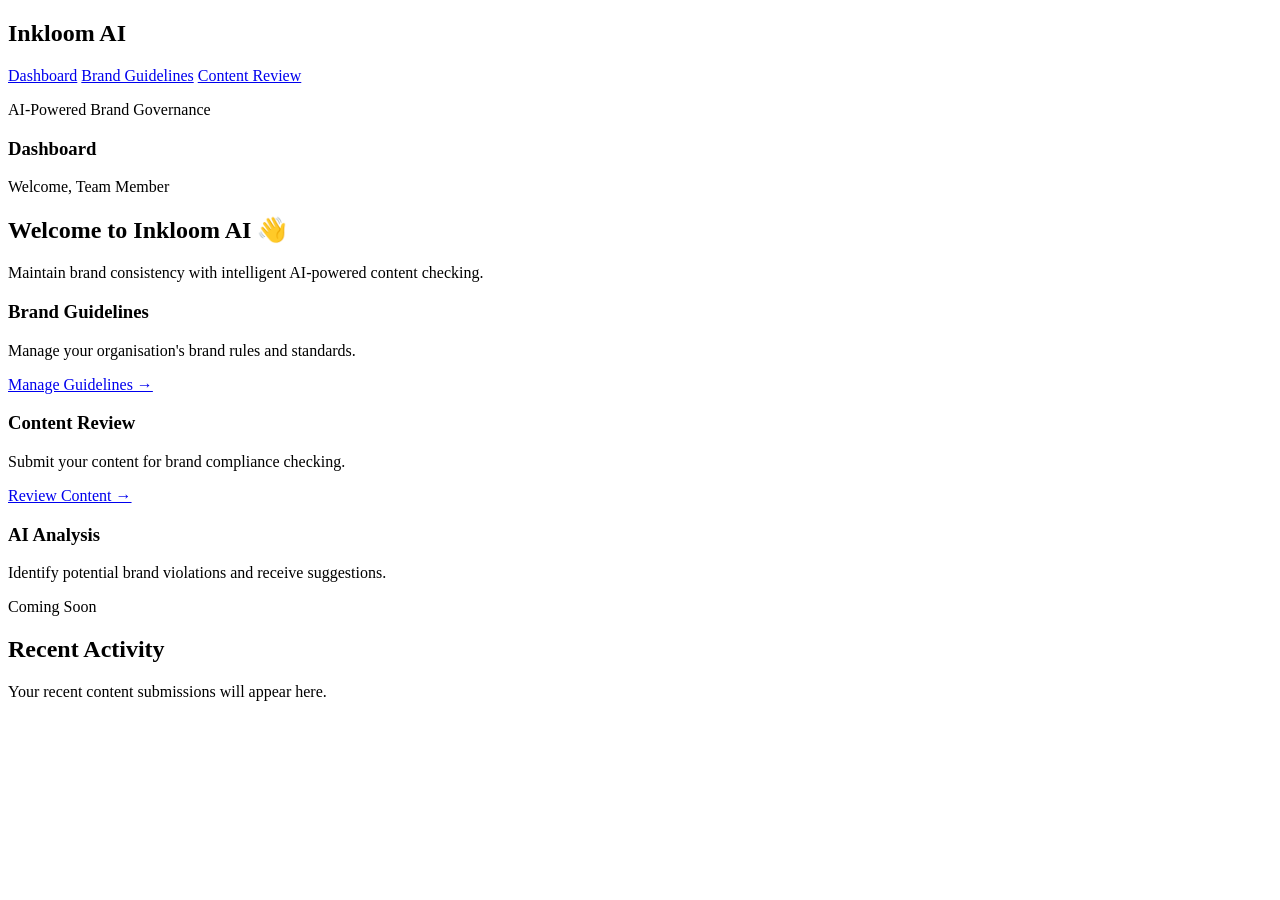
==== index.html @ 25b7ca29 "Add files via upload" ====
<!DOCTYPE html>
<html lang="en">

<head>
    <meta charset="UTF-8">
    <meta name="viewport" content="width=device-width, initial-scale=1.0">

    <title>Inkloom AI | Brand Governance</title>

    <link rel="stylesheet" href="css/style.css">
</head>

<body>

    <!-- Sidebar -->
    <aside class="sidebar">

        <h2 class="logo">Inkloom AI</h2>

        <nav>
            <a href="index.html" class="active">Dashboard</a>
            <a href="guidelines.html">Brand Guidelines</a>
            <a href="content.html">Content Review</a>
        </nav>

        <div class="sidebar-bottom">
            <p>AI-Powered Brand Governance</p>
        </div>

    </aside>


    <!-- Main Content -->
    <main class="main-content">

        <!-- Top Navigation -->
        <header class="topbar">
            <h3>Dashboard</h3>
            <span>Welcome, Team Member</span>
        </header>


        <!-- Welcome Section -->
        <section class="welcome-section">

            <h1>Welcome to Inkloom AI 👋</h1>

            <p>
                Maintain brand consistency with intelligent AI-powered
                content checking.
            </p>

        </section>


        <!-- Dashboard Cards -->
        <section class="dashboard-cards">

            <div class="card">
                <h3>Brand Guidelines</h3>
                <p>Manage your organisation's brand rules and standards.</p>
                <a href="guidelines.html">Manage Guidelines →</a>
            </div>

            <div class="card">
                <h3>Content Review</h3>
                <p>Submit your content for brand compliance checking.</p>
                <a href="content.html">Review Content →</a>
            </div>

            <div class="card">
                <h3>AI Analysis</h3>
                <p>Identify potential brand violations and receive suggestions.</p>
                <span>Coming Soon</span>
            </div>

        </section>


        <!-- Recent Activity -->
        <section class="recent-activity">

            <h2>Recent Activity</h2>

            <p>Your recent content submissions will appear here.</p>

        </section>

    </main>


    <script src="js/script.js"></script>

</body>
</html>
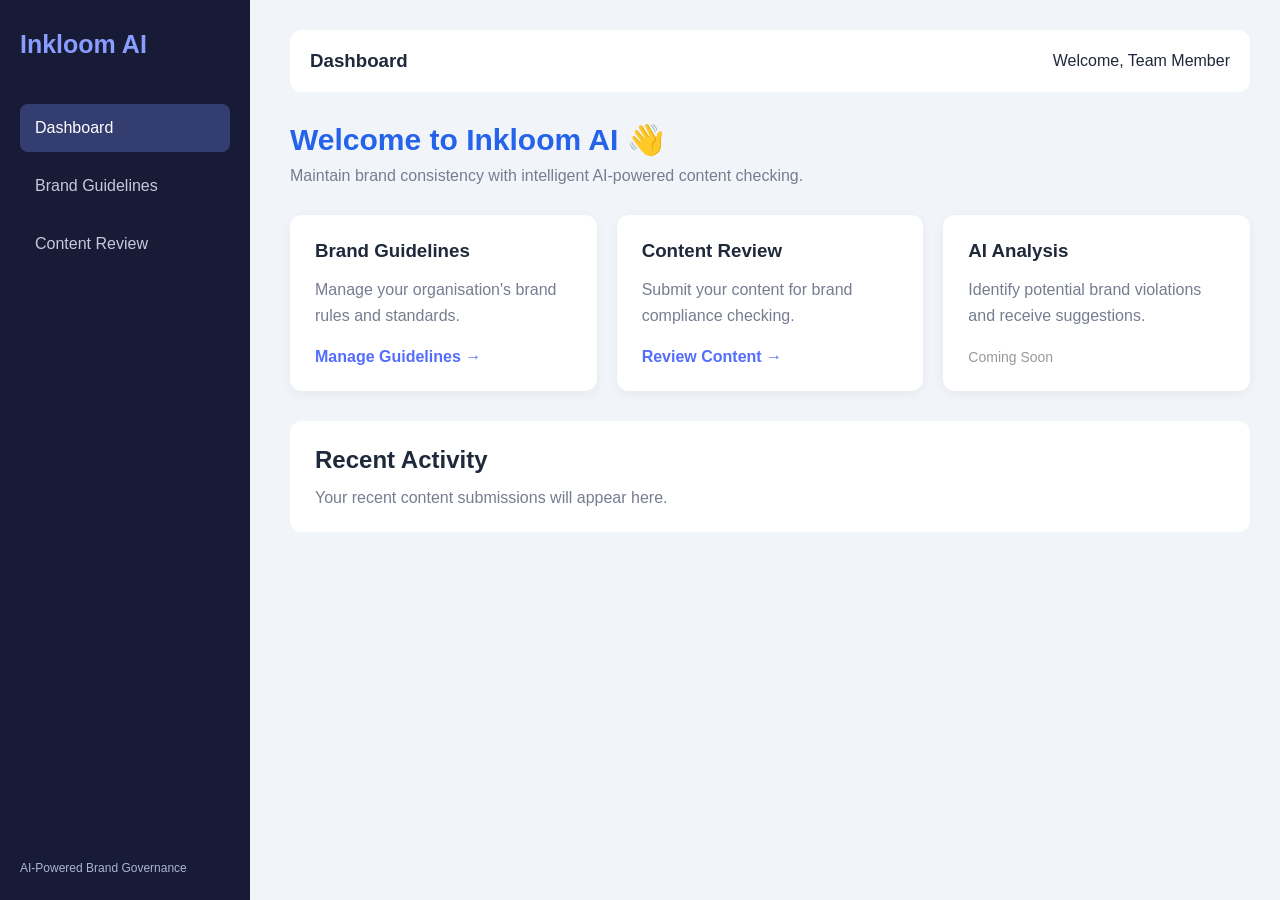
==== commit a0b4db7a: "Change stylesheet and script paths to relative Updated file paths for styles and scripts to relative" ====
--- a/index.html
+++ b/index.html
@@ -7,7 +7,7 @@
 
     <title>Inkloom AI | Brand Governance</title>
 
-    <link rel="stylesheet" href="css/style.css">
+    <link rel="stylesheet" href="./style.css">
 </head>
 
 <body>
@@ -89,7 +89,7 @@
     </main>
 
 
-    <script src="js/script.js"></script>
+    <script src="./script.js"></script>
 
 </body>
-</html>+</html>
--- a/style.css
+++ b/style.css
@@ -0,0 +1,417 @@
+/* GENERAL SETTINGS */
+* {
+    margin: 0;
+    padding: 0;
+    box-sizing: border-box;
+    font-family: Arial, sans-serif;
+}
+
+body {
+    background-color: #f4f6fb;
+    color: #20243a;
+}
+
+/* SIDEBAR */
+.sidebar {
+    width: 250px;
+    height: 100vh;
+    background-color: #171b35;
+    color: white;
+    position: fixed;
+    padding: 30px 20px;
+}
+
+.logo {
+    font-size: 25px;
+    margin-bottom: 45px;
+    color: #8b9cff;
+}
+
+.sidebar nav a {
+    display: block;
+    color: #c5c9dc;
+    text-decoration: none;
+    padding: 15px;
+    margin-bottom: 10px;
+    border-radius: 8px;
+}
+
+.sidebar nav a:hover,
+.sidebar nav a.active {
+    background-color: #343d70;
+    color: white;
+}
+
+.sidebar-bottom {
+    position: absolute;
+    bottom: 25px;
+    font-size: 12px;
+    color: #aeb5d0;
+}
+
+/* MAIN CONTENT */
+.main-content {
+    margin-left: 250px;
+    padding: 30px;
+}
+
+/* TOPBAR */
+.topbar {
+    display: flex;
+    justify-content: space-between;
+    align-items: center;
+    background-color: white;
+    padding: 20px;
+    border-radius: 12px;
+    margin-bottom: 30px;
+}
+
+/* WELCOME SECTION */
+.welcome-section {
+    margin-bottom: 30px;
+}
+
+.welcome-section h1 {
+    font-size: 30px;
+    margin-bottom: 10px;
+}
+
+.welcome-section p {
+    color: #777d91;
+}
+
+/* DASHBOARD CARDS */
+.dashboard-cards {
+    display: grid;
+    grid-template-columns: repeat(3, 1fr);
+    gap: 20px;
+    margin-bottom: 30px;
+}
+
+.card {
+    background-color: white;
+    padding: 25px;
+    border-radius: 12px;
+    box-shadow: 0 3px 12px rgba(0, 0, 0, 0.05);
+}
+
+.card h3 {
+    margin-bottom: 15px;
+}
+
+.card p {
+    color: #777d91;
+    line-height: 1.6;
+    margin-bottom: 20px;
+}
+
+.card a {
+    color: #536dfe;
+    text-decoration: none;
+    font-weight: bold;
+}
+
+.card span {
+    color: #999;
+    font-size: 14px;
+}
+
+/* RECENT ACTIVITY */
+.recent-activity {
+    background-color: white;
+    padding: 25px;
+    border-radius: 12px;
+}
+
+.recent-activity h2 {
+    margin-bottom: 15px;
+}
+
+.recent-activity p {
+    color: #777d91;
+}
+
+/* MOBILE RESPONSIVENESS */
+@media (max-width: 900px) {
+    .dashboard-cards {
+        grid-template-columns: 1fr;
+    }
+}
+
+@media (max-width: 600px) {
+    .sidebar {
+        width: 100%;
+        height: auto;
+        position: relative;
+    }
+
+    .sidebar-bottom {
+        display: none;
+    }
+
+    .main-content {
+        margin-left: 0;
+        padding: 15px;
+    }
+
+    .topbar {
+        gap: 10px;
+        flex-wrap: wrap;
+    }
+}
+
+/* General Styling */
+* {
+    margin: 0;
+    padding: 0;
+    box-sizing: border-box;
+}
+
+body {
+    font-family: Arial, sans-serif;
+    background-color: #f1f5f9;
+    color: #1e293b;
+}
+
+/* Main Container */
+.container {
+    max-width: 900px;
+    margin: 50px auto;
+    padding: 30px;
+}
+
+/* Heading */
+h1 {
+    color: #2563eb;
+    margin-bottom: 10px;
+}
+
+.container > p {
+    color: #64748b;
+    margin-bottom: 30px;
+}
+
+/* Review Box */
+.review-box,
+#result {
+    background-color: white;
+    padding: 25px;
+    border-radius: 12px;
+    margin-bottom: 25px;
+    box-shadow: 0 3px 12px rgba(0, 0, 0, 0.08);
+}
+
+h2 {
+    margin-bottom: 20px;
+}
+
+/* Text Area */
+label {
+    display: block;
+    margin-bottom: 10px;
+    font-weight: bold;
+}
+
+textarea {
+    width: 100%;
+    padding: 15px;
+    border: 1px solid #cbd5e1;
+    border-radius: 8px;
+    font-size: 15px;
+    resize: vertical;
+    margin-bottom: 15px;
+}
+
+/* Button */
+button {
+    background-color: #2563eb;
+    color: white;
+    border: none;
+    padding: 12px 25px;
+    border-radius: 7px;
+    cursor: pointer;
+    font-size: 15px;
+}
+
+button:hover {
+    background-color: #1d4ed8;
+}
+
+/* Dashboard Link */
+a {
+    color: #2563eb;
+    text-decoration: none;
+}
+
+a:hover {
+    text-decoration: underline;
+}
+
+/* CONTENT REVIEW PAGE */
+
+.container {
+    margin-left: 270px;
+    padding: 40px;
+    max-width: 1000px;
+}
+
+.container h1 {
+    color: #171b35;
+    font-size: 30px;
+    margin-bottom: 10px;
+}
+
+.container p {
+    color: #555;
+    font-size: 16px;
+    margin-bottom: 25px;
+}
+
+.review-box {
+    background-color: white;
+    padding: 25px;
+    border-radius: 12px;
+    box-shadow: 0 3px 12px rgba(0, 0, 0, 0.08);
+    margin-top: 20px;
+}
+
+.review-box h2 {
+    color: #171b35;
+    margin-bottom: 20px;
+}
+
+.review-box label {
+    display: block;
+    font-weight: bold;
+    margin-bottom: 10px;
+}
+
+textarea {
+    width: 100%;
+    min-height: 180px;
+    padding: 15px;
+    border: 1px solid #cbd5e1;
+    border-radius: 8px;
+    font-size: 15px;
+    resize: vertical;
+    margin-bottom: 15px;
+}
+
+textarea:focus {
+    outline: none;
+    border-color: #2563eb;
+}
+
+button {
+    background-color: #2563eb;
+    color: white;
+    border: none;
+    padding: 12px 25px;
+    border-radius: 7px;
+    cursor: pointer;
+    font-size: 15px;
+}
+
+button:hover {
+    background-color: #1d4ed8;
+}
+
+#result {
+    background-color: white;
+    padding: 25px;
+    border-radius: 12px;
+    margin-top: 25px;
+    box-shadow: 0 3px 12px rgba(0, 0, 0, 0.08);
+}
+
+#result h2 {
+    color: #171b35;
+    margin-bottom: 15px;
+}
+
+@media (max-width: 768px) {
+    .container {
+        margin-left: 0;
+        padding: 20px;
+    }
+}
+
+/* ADVANCED ANALYSIS REPORT */
+
+.issue-card {
+    background: white;
+    border-left: 5px solid #e74c3c;
+    padding: 20px;
+    margin: 15px 0;
+    border-radius: 10px;
+    box-shadow: 0 3px 10px rgba(0, 0, 0, 0.08);
+}
+
+.issue-card h3 {
+    color: #171b35;
+    margin-bottom: 12px;
+}
+
+.severity {
+    display: inline-block;
+    padding: 6px 12px;
+    border-radius: 20px;
+    font-size: 12px;
+    font-weight: bold;
+    margin-bottom: 12px;
+}
+
+.severity.high {
+    background: #ffe0e0;
+    color: #c0392b;
+}
+
+.severity.medium {
+    background: #fff0cc;
+    color: #a66a00;
+}
+
+.severity.low {
+    background: #dff5e5;
+    color: #218838;
+}
+
+.issue-card p {
+    line-height: 1.6;
+    margin: 8px 0;
+}
+
+.review-notice {
+    background: #e8f3ff;
+    border-left: 5px solid #2563eb;
+    padding: 15px;
+    margin-top: 20px;
+    border-radius: 8px;
+    color: #174078;
+}
+
+/* Fix Brand Guidelines page layout */
+.main-content {
+    margin-left: 260px;
+    width: calc(100% - 260px);
+    padding: 30px;
+    box-sizing: border-box;
+    min-height: 100vh;
+}
+
+/* Keep forms within the available space */
+.main-content .container {
+    width: 100%;
+    max-width: 1100px;
+    margin: 0 auto;
+    box-sizing: border-box;
+}
+
+/* Responsive layout for smaller screens */
+@media (max-width: 768px) {
+    .main-content {
+        margin-left: 0;
+        width: 100%;
+        padding: 15px;
+    }
+}
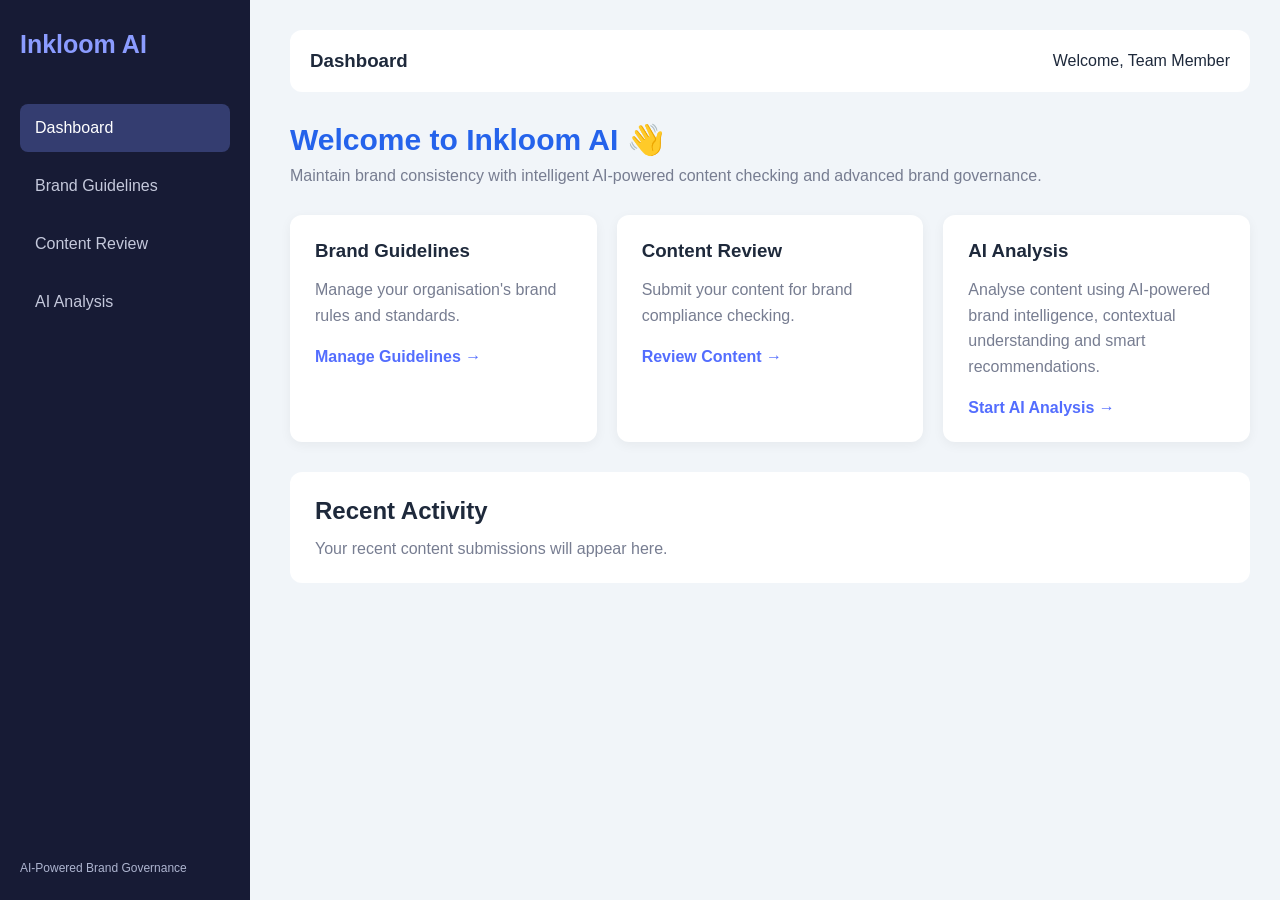
==== commit 0b0b7591: "Enhance dashboard with AI Analysis feature Added AI Analysis section to the dashboard and updated co" ====
--- a/index.html
+++ b/index.html
@@ -1,3 +1,4 @@
+
 <!DOCTYPE html>
 <html lang="en">
 
@@ -21,6 +22,7 @@
             <a href="index.html" class="active">Dashboard</a>
             <a href="guidelines.html">Brand Guidelines</a>
             <a href="content.html">Content Review</a>
+            <a href="ai-analysis.html">AI Analysis</a>
         </nav>
 
         <div class="sidebar-bottom">
@@ -28,7 +30,6 @@
         </div>
 
     </aside>
-
 
     <!-- Main Content -->
     <main class="main-content">
@@ -39,7 +40,6 @@
             <span>Welcome, Team Member</span>
         </header>
 
-
         <!-- Welcome Section -->
         <section class="welcome-section">
 
@@ -47,48 +47,69 @@
 
             <p>
                 Maintain brand consistency with intelligent AI-powered
-                content checking.
+                content checking and advanced brand governance.
             </p>
 
         </section>
 
-
         <!-- Dashboard Cards -->
         <section class="dashboard-cards">
 
+            <!-- Brand Guidelines -->
             <div class="card">
                 <h3>Brand Guidelines</h3>
-                <p>Manage your organisation's brand rules and standards.</p>
-                <a href="guidelines.html">Manage Guidelines →</a>
+
+                <p>
+                    Manage your organisation's brand rules and standards.
+                </p>
+
+                <a href="guidelines.html">
+                    Manage Guidelines →
+                </a>
             </div>
 
+            <!-- Content Review -->
             <div class="card">
                 <h3>Content Review</h3>
-                <p>Submit your content for brand compliance checking.</p>
-                <a href="content.html">Review Content →</a>
+
+                <p>
+                    Submit your content for brand compliance checking.
+                </p>
+
+                <a href="content.html">
+                    Review Content →
+                </a>
             </div>
 
+            <!-- AI Analysis -->
             <div class="card">
                 <h3>AI Analysis</h3>
-                <p>Identify potential brand violations and receive suggestions.</p>
-                <span>Coming Soon</span>
+
+                <p>
+                    Analyse content using AI-powered brand intelligence,
+                    contextual understanding and smart recommendations.
+                </p>
+
+                <a href="ai-analysis.html">
+                    Start AI Analysis →
+                </a>
             </div>
 
         </section>
-
 
         <!-- Recent Activity -->
         <section class="recent-activity">
 
             <h2>Recent Activity</h2>
 
-            <p>Your recent content submissions will appear here.</p>
+            <p>
+                Your recent content submissions will appear here.
+            </p>
 
         </section>
 
     </main>
 
-
     <script src="./script.js"></script>
 
 </body>
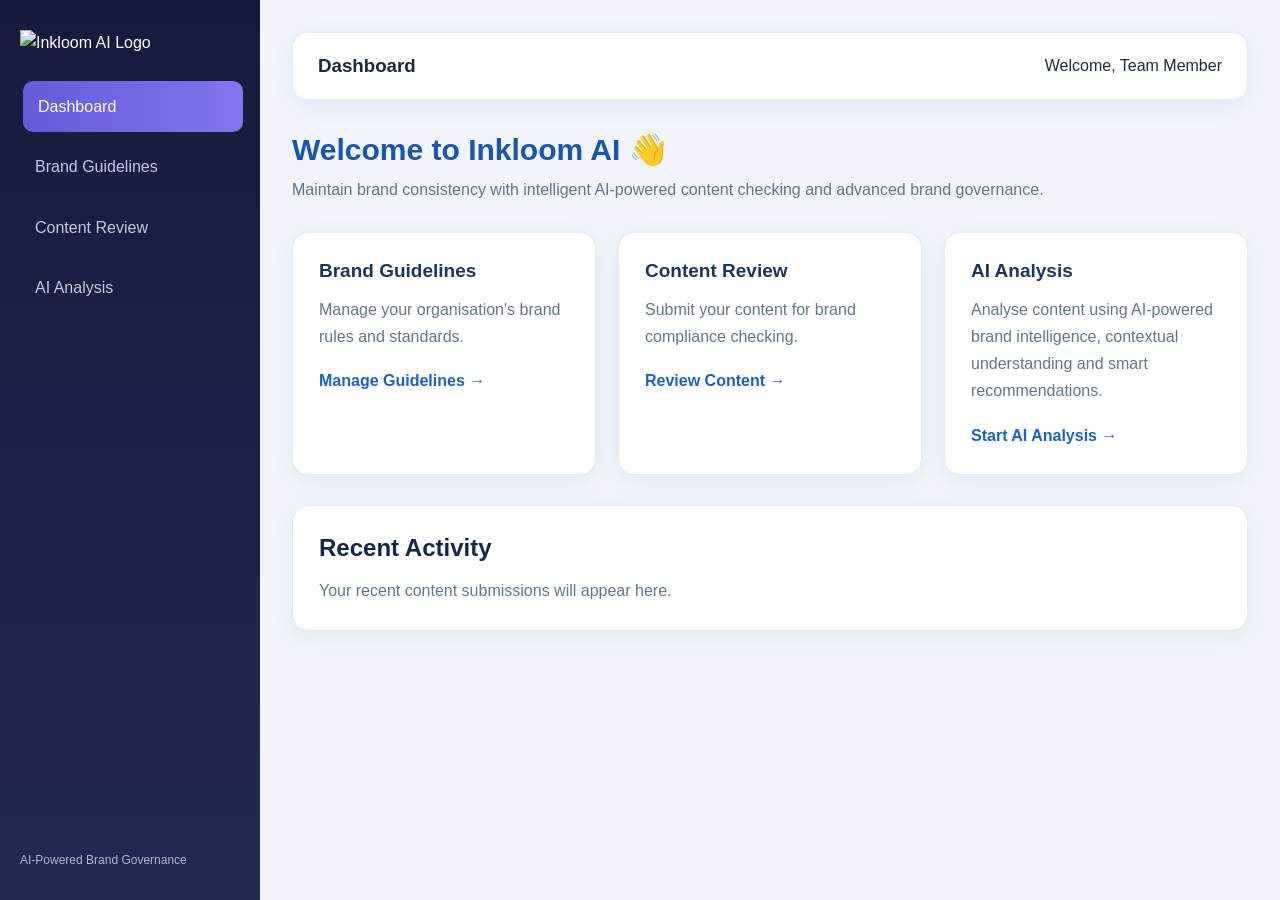
==== commit eff2b6a8: "Add logo image to sidebar Added logo image to the sidebar for branding." ====
--- a/index.html
+++ b/index.html
@@ -16,7 +16,11 @@
     <!-- Sidebar -->
     <aside class="sidebar">
 
-        <h2 class="logo">Inkloom AI</h2>
+       <img
+    src="./assets/Inkloom%20AI%20Brand%20Governance%20Logo.png"
+    alt="Inkloom AI Logo"
+    style="width: 150px; height: auto; display: block; margin-bottom: 25px;"
+>
 
         <nav>
             <a href="index.html" class="active">Dashboard</a>
--- a/style.css
+++ b/style.css
@@ -1,417 +1,543 @@
-/* GENERAL SETTINGS */
+
+/* =========================================
+   INKLOOM AI - MODERN SAAS DESIGN SYSTEM
+   Shared stylesheet for all four pages
+========================================= */
+
+/* 1. GLOBAL SETTINGS */
+:root {
+    --navy: #14264b;
+    --navy-light: #1e3a6d;
+    --primary: #2563eb;
+    --primary-dark: #1d4ed8;
+    --purple: #60a5fa;
+    --background: #f1f5fb;
+    --surface: #ffffff;
+    --text: #1e293b;
+    --muted: #64748b;
+    --border: #e2e8f0;
+    --success: #16a36a;
+    --danger: #dc4c64;
+    --warning: #d99a27;
+    --shadow: 0 6px 24px rgba(30, 64, 120, 0.07);
+}
 * {
     margin: 0;
     padding: 0;
     box-sizing: border-box;
-    font-family: Arial, sans-serif;
+    font-family: "Segoe UI", Arial, sans-serif;
 }
 
 body {
-    background-color: #f4f6fb;
-    color: #20243a;
-}
-
-/* SIDEBAR */
+    background: var(--background);
+    color: var(--text);
+    line-height: 1.6;
+}
+
+/* 2. LINKS */
+a {
+    color: var(--primary);
+    text-decoration: none;
+    transition: 0.2s ease;
+}
+
+a:hover {
+    color: var(--primary-dark);
+}
+
+/* 3. SIDEBAR */
 .sidebar {
-    width: 250px;
+    width: 260px;
     height: 100vh;
-    background-color: #171b35;
+    background: linear-gradient(180deg, #171b3b, #222951);
     color: white;
     position: fixed;
+    top: 0;
+    left: 0;
     padding: 30px 20px;
+    z-index: 100;
+    display: flex;
+    flex-direction: column;
 }
 
 .logo {
     font-size: 25px;
+    font-weight: 800;
+    letter-spacing: 0.4px;
     margin-bottom: 45px;
-    color: #8b9cff;
+    color: #a99cff;
 }
 
 .sidebar nav a {
     display: block;
-    color: #c5c9dc;
+    color: #c5c9df;
     text-decoration: none;
-    padding: 15px;
-    margin-bottom: 10px;
-    border-radius: 8px;
+    padding: 13px 15px;
+    margin-bottom: 9px;
+    border-radius: 10px;
+    transition: 0.25s ease;
 }
 
 .sidebar nav a:hover,
 .sidebar nav a.active {
-    background-color: #343d70;
+    background: linear-gradient(90deg, #635bdb, #8275ed);
     color: white;
+    transform: translateX(3px);
 }
 
 .sidebar-bottom {
-    position: absolute;
-    bottom: 25px;
+    margin-top: auto;
     font-size: 12px;
     color: #aeb5d0;
 }
 
-/* MAIN CONTENT */
+/* 4. MAIN CONTENT */
 .main-content {
-    margin-left: 250px;
-    padding: 30px;
-}
-
-/* TOPBAR */
+    margin-left: 260px;
+    width: calc(100% - 260px);
+    min-height: 100vh;
+    padding: 32px;
+}
+
+/* 5. TOPBAR */
 .topbar {
     display: flex;
     justify-content: space-between;
     align-items: center;
-    background-color: white;
-    padding: 20px;
-    border-radius: 12px;
+    gap: 15px;
+    background: var(--surface);
+    padding: 20px 25px;
+    border: 1px solid var(--border);
+    border-radius: 15px;
     margin-bottom: 30px;
-}
-
-/* WELCOME SECTION */
+    box-shadow: var(--shadow);
+}
+
+/* 6. WELCOME SECTION */
 .welcome-section {
     margin-bottom: 30px;
 }
 
 .welcome-section h1 {
+    color: var(--navy);
     font-size: 30px;
-    margin-bottom: 10px;
+    font-weight: 750;
+    margin-bottom: 8px;
 }
 
 .welcome-section p {
-    color: #777d91;
-}
-
-/* DASHBOARD CARDS */
+    color: var(--muted);
+}
+
+/* 7. DASHBOARD CARDS */
 .dashboard-cards {
     display: grid;
-    grid-template-columns: repeat(3, 1fr);
-    gap: 20px;
+    grid-template-columns: repeat(3, minmax(0, 1fr));
+    gap: 22px;
     margin-bottom: 30px;
 }
 
 .card {
-    background-color: white;
+    background: var(--surface);
+    padding: 26px;
+    border: 1px solid var(--border);
+    border-radius: 16px;
+    box-shadow: var(--shadow);
+    transition: transform 0.25s ease, box-shadow 0.25s ease;
+}
+
+.card:hover {
+    transform: translateY(-4px);
+    box-shadow: 0 13px 32px rgba(28, 35, 75, 0.11);
+}
+
+.card h3 {
+    color: var(--navy);
+    margin-bottom: 12px;
+    font-size: 19px;
+}
+
+.card p {
+    color: var(--muted);
+    line-height: 1.7;
+    margin-bottom: 18px;
+}
+
+.card a {
+    color: var(--primary);
+    font-weight: 700;
+}
+
+.card span {
+    color: var(--muted);
+    font-size: 14px;
+}
+
+/* 8. RECENT ACTIVITY */
+.recent-activity {
+    background: var(--surface);
+    padding: 26px;
+    border: 1px solid var(--border);
+    border-radius: 16px;
+    box-shadow: var(--shadow);
+}
+
+.recent-activity h2 {
+    color: var(--navy);
+    margin-bottom: 15px;
+}
+
+.recent-activity p {
+    color: var(--muted);
+}
+
+/* 9. GENERAL CONTAINERS */
+.container {
+    width: 100%;
+    max-width: 1000px;
+    margin: 40px auto;
+    padding: 30px;
+}
+
+.container h1 {
+    color: var(--navy);
+    font-size: 30px;
+    margin-bottom: 12px;
+}
+
+.container > p {
+    color: var(--muted);
+    margin-bottom: 25px;
+}
+
+/* 10. CONTENT REVIEW */
+.review-box,
+#result {
+    background: var(--surface);
+    padding: 28px;
+    border: 1px solid var(--border);
+    border-radius: 16px;
+    margin-top: 22px;
+    margin-bottom: 25px;
+    box-shadow: var(--shadow);
+}
+
+.review-box h2,
+#result h2 {
+    color: var(--navy);
+    margin-bottom: 20px;
+}
+
+label {
+    display: block;
+    color: var(--navy);
+    font-weight: 650;
+    margin-bottom: 10px;
+}
+
+/* 11. INPUTS AND TEXT AREAS */
+input,
+select,
+textarea {
+    width: 100%;
+    padding: 14px 16px;
+    border: 1px solid #dce0ec;
+    border-radius: 10px;
+    background: #fff;
+    color: var(--text);
+    font-size: 15px;
+    margin-bottom: 16px;
+    transition: border-color 0.2s ease, box-shadow 0.2s ease;
+}
+
+textarea {
+    min-height: 180px;
+    resize: vertical;
+}
+
+input:focus,
+select:focus,
+textarea:focus {
+    outline: none;
+    border-color: var(--primary);
+    box-shadow: 0 0 0 3px rgba(99, 91, 219, 0.12);
+}
+
+/* 12. BUTTONS */
+button {
+    background: linear-gradient(135deg, var(--primary), var(--purple));
+    color: white;
+    border: none;
+    padding: 13px 25px;
+    border-radius: 10px;
+    cursor: pointer;
+    font-size: 15px;
+    font-weight: 650;
+    transition: 0.25s ease;
+}
+
+button:hover {
+    background: linear-gradient(135deg, var(--primary-dark), #7062df);
+    transform: translateY(-2px);
+    box-shadow: 0 6px 16px rgba(99, 91, 219, 0.2);
+}
+
+button:disabled {
+    opacity: 0.6;
+    cursor: not-allowed;
+    transform: none;
+}
+
+/* 13. AI ANALYSIS PAGE */
+.analysis-container {
+    width: 100%;
+    max-width: 1000px;
+    margin: 30px auto;
     padding: 25px;
+}
+
+.analysis-box {
+    background: var(--surface);
+    padding: 28px;
+    border: 1px solid var(--border);
+    border-radius: 16px;
+    box-shadow: var(--shadow);
+    margin-bottom: 25px;
+}
+
+.analysis-box h2 {
+    color: var(--navy);
+    margin-bottom: 18px;
+}
+
+.score-box {
+    background: linear-gradient(135deg, #eeedff, #f5f1ff);
+    border: 1px solid #dedaff;
+    padding: 25px;
+    border-radius: 14px;
+    margin: 20px 0;
+}
+
+.score-box h2,
+.score-box h3 {
+    color: var(--navy);
+}
+
+.issue-card {
+    background: var(--surface);
+    border: 1px solid var(--border);
+    border-left: 5px solid var(--danger);
+    padding: 22px;
+    margin: 16px 0;
     border-radius: 12px;
-    box-shadow: 0 3px 12px rgba(0, 0, 0, 0.05);
-}
-
-.card h3 {
+    box-shadow: var(--shadow);
+}
+
+.issue-card h3 {
+    color: var(--navy);
+    margin-bottom: 12px;
+}
+
+.issue-card p {
+    color: var(--muted);
+    line-height: 1.7;
+    margin: 8px 0;
+}
+
+.severity {
+    display: inline-block;
+    padding: 5px 12px;
+    border-radius: 20px;
+    font-size: 12px;
+    font-weight: 750;
+    margin-bottom: 12px;
+}
+
+.severity.high {
+    background: #ffe6e9;
+    color: #bd344b;
+}
+
+.severity.medium {
+    background: #fff2d8;
+    color: #9b6810;
+}
+
+.severity.low {
+    background: #def7e9;
+    color: #147c4d;
+}
+
+.review-notice {
+    background: #edf1ff;
+    border-left: 5px solid var(--primary);
+    padding: 17px;
+    margin-top: 20px;
+    border-radius: 10px;
+    color: #343d79;
+}
+
+.success-message {
+    background: #e2f7eb;
+    border: 1px solid #b9e9ce;
+    color: #147c4d;
+    padding: 18px;
+    border-radius: 12px;
+    margin: 18px 0;
+}
+
+/* 14. GENERAL HEADINGS */
+h1,
+h2,
+h3 {
+    line-height: 1.3;
+}
+
+h2 {
+    color: var(--navy);
     margin-bottom: 15px;
 }
 
-.card p {
-    color: #777d91;
-    line-height: 1.6;
-    margin-bottom: 20px;
-}
-
-.card a {
-    color: #536dfe;
-    text-decoration: none;
-    font-weight: bold;
-}
-
-.card span {
-    color: #999;
-    font-size: 14px;
-}
-
-/* RECENT ACTIVITY */
-.recent-activity {
-    background-color: white;
-    padding: 25px;
-    border-radius: 12px;
-}
-
-.recent-activity h2 {
-    margin-bottom: 15px;
-}
-
-.recent-activity p {
-    color: #777d91;
-}
-
-/* MOBILE RESPONSIVENESS */
-@media (max-width: 900px) {
+/* 15. RESPONSIVE DESIGN */
+@media (max-width: 1000px) {
     .dashboard-cards {
-        grid-template-columns: 1fr;
-    }
-}
-
-@media (max-width: 600px) {
+        grid-template-columns: repeat(2, minmax(0, 1fr));
+    }
+
+    .main-content {
+        padding: 24px;
+    }
+}
+
+@media (max-width: 768px) {
     .sidebar {
+        position: relative;
         width: 100%;
         height: auto;
-        position: relative;
+        padding: 18px;
+    }
+
+    .logo {
+        margin-bottom: 18px;
+    }
+
+    .sidebar nav {
+        display: flex;
+        flex-wrap: wrap;
+        gap: 6px;
+    }
+
+    .sidebar nav a {
+        margin-bottom: 0;
+        padding: 10px 12px;
     }
 
     .sidebar-bottom {
         display: none;
     }
 
-    .main-content {
-        margin-left: 0;
-        padding: 15px;
-    }
-
-    .topbar {
-        gap: 10px;
-        flex-wrap: wrap;
-    }
-}
-
-/* General Styling */
-* {
-    margin: 0;
-    padding: 0;
-    box-sizing: border-box;
-}
-
-body {
-    font-family: Arial, sans-serif;
-    background-color: #f1f5f9;
-    color: #1e293b;
-}
-
-/* Main Container */
-.container {
-    max-width: 900px;
-    margin: 50px auto;
-    padding: 30px;
-}
-
-/* Heading */
-h1 {
-    color: #2563eb;
-    margin-bottom: 10px;
-}
-
-.container > p {
-    color: #64748b;
-    margin-bottom: 30px;
-}
-
-/* Review Box */
-.review-box,
-#result {
-    background-color: white;
-    padding: 25px;
-    border-radius: 12px;
-    margin-bottom: 25px;
-    box-shadow: 0 3px 12px rgba(0, 0, 0, 0.08);
-}
-
-h2 {
-    margin-bottom: 20px;
-}
-
-/* Text Area */
-label {
-    display: block;
-    margin-bottom: 10px;
-    font-weight: bold;
-}
-
-textarea {
-    width: 100%;
-    padding: 15px;
-    border: 1px solid #cbd5e1;
-    border-radius: 8px;
-    font-size: 15px;
-    resize: vertical;
-    margin-bottom: 15px;
-}
-
-/* Button */
-button {
-    background-color: #2563eb;
-    color: white;
-    border: none;
-    padding: 12px 25px;
-    border-radius: 7px;
-    cursor: pointer;
-    font-size: 15px;
-}
-
-button:hover {
-    background-color: #1d4ed8;
-}
-
-/* Dashboard Link */
-a {
-    color: #2563eb;
-    text-decoration: none;
-}
-
-a:hover {
-    text-decoration: underline;
-}
-
-/* CONTENT REVIEW PAGE */
-
-.container {
-    margin-left: 270px;
-    padding: 40px;
-    max-width: 1000px;
-}
-
-.container h1 {
-    color: #171b35;
-    font-size: 30px;
-    margin-bottom: 10px;
-}
-
-.container p {
-    color: #555;
-    font-size: 16px;
-    margin-bottom: 25px;
-}
-
-.review-box {
-    background-color: white;
-    padding: 25px;
-    border-radius: 12px;
-    box-shadow: 0 3px 12px rgba(0, 0, 0, 0.08);
-    margin-top: 20px;
-}
-
-.review-box h2 {
-    color: #171b35;
-    margin-bottom: 20px;
-}
-
-.review-box label {
-    display: block;
-    font-weight: bold;
-    margin-bottom: 10px;
-}
-
-textarea {
-    width: 100%;
-    min-height: 180px;
-    padding: 15px;
-    border: 1px solid #cbd5e1;
-    border-radius: 8px;
-    font-size: 15px;
-    resize: vertical;
-    margin-bottom: 15px;
-}
-
-textarea:focus {
-    outline: none;
-    border-color: #2563eb;
-}
-
-button {
-    background-color: #2563eb;
-    color: white;
-    border: none;
-    padding: 12px 25px;
-    border-radius: 7px;
-    cursor: pointer;
-    font-size: 15px;
-}
-
-button:hover {
-    background-color: #1d4ed8;
-}
-
-#result {
-    background-color: white;
-    padding: 25px;
-    border-radius: 12px;
-    margin-top: 25px;
-    box-shadow: 0 3px 12px rgba(0, 0, 0, 0.08);
-}
-
-#result h2 {
-    color: #171b35;
-    margin-bottom: 15px;
-}
-
-@media (max-width: 768px) {
-    .container {
-        margin-left: 0;
-        padding: 20px;
-    }
-}
-
-/* ADVANCED ANALYSIS REPORT */
-
-.issue-card {
-    background: white;
-    border-left: 5px solid #e74c3c;
-    padding: 20px;
-    margin: 15px 0;
-    border-radius: 10px;
-    box-shadow: 0 3px 10px rgba(0, 0, 0, 0.08);
-}
-
-.issue-card h3 {
-    color: #171b35;
-    margin-bottom: 12px;
-}
-
-.severity {
-    display: inline-block;
-    padding: 6px 12px;
-    border-radius: 20px;
-    font-size: 12px;
-    font-weight: bold;
-    margin-bottom: 12px;
-}
-
-.severity.high {
-    background: #ffe0e0;
-    color: #c0392b;
-}
-
-.severity.medium {
-    background: #fff0cc;
-    color: #a66a00;
-}
-
-.severity.low {
-    background: #dff5e5;
-    color: #218838;
-}
-
-.issue-card p {
-    line-height: 1.6;
-    margin: 8px 0;
-}
-
-.review-notice {
-    background: #e8f3ff;
-    border-left: 5px solid #2563eb;
-    padding: 15px;
-    margin-top: 20px;
-    border-radius: 8px;
-    color: #174078;
-}
-
-/* Fix Brand Guidelines page layout */
-.main-content {
-    margin-left: 260px;
-    width: calc(100% - 260px);
-    padding: 30px;
-    box-sizing: border-box;
-    min-height: 100vh;
-}
-
-/* Keep forms within the available space */
-.main-content .container {
-    width: 100%;
-    max-width: 1100px;
-    margin: 0 auto;
-    box-sizing: border-box;
-}
-
-/* Responsive layout for smaller screens */
-@media (max-width: 768px) {
     .main-content {
         margin-left: 0;
         width: 100%;
-        padding: 15px;
-    }
-}+        padding: 18px;
+    }
+
+    .dashboard-cards {
+        grid-template-columns: 1fr;
+    }
+
+    .container,
+    .analysis-container {
+        margin: 15px auto;
+        padding: 18px;
+    }
+
+    .topbar {
+        flex-wrap: wrap;
+        padding: 16px;
+    }
+
+    .welcome-section h1,
+    .container h1 {
+        font-size: 25px;
+    }
+
+    .review-box,
+    #result,
+    .analysis-box {
+        padding: 20px;
+    }
+}
+
+@media (max-width: 480px) {
+    .sidebar nav {
+        flex-direction: column;
+    }
+
+    .sidebar nav a {
+        width: 100%;
+    }
+
+    button {
+        max-width: 100%;
+    }
+
+    .main-content {
+        padding: 14px;
+    }
+}
+
+/* POLISHED BLUE THEME */
+
+/* Dashboard heading */
+.welcome-section h1 {
+    color: #1557b0;
+    font-weight: 750;
+}
+
+/* Card improvements */
+.card {
+    border: 1px solid #e1eaf7;
+    transition: all 0.3s ease;
+}
+
+.card:hover {
+    transform: translateY(-5px);
+    box-shadow: 0 12px 28px rgba(37, 99, 235, 0.12);
+}
+
+/* Card headings */
+.card h3 {
+    color: #183765;
+}
+
+/* Better buttons */
+button {
+    background: linear-gradient(135deg, #2563eb, #3b82f6);
+}
+
+button:hover {
+    background: linear-gradient(135deg, #1d4ed8, #2563eb);
+}
+
+/* Better links */
+.card a {
+    color: #1763c6;
+}
+
+.card a:hover {
+    color: #123f87;
+}
+
+/* Cleaner topbar */
+.topbar {
+    border: 1px solid #e2eaf5;
+}
+
+/* Smooth page appearance */
+.card,
+.review-box,
+.analysis-box,
+.recent-activity {
+    transition: all 0.3s ease;
+}
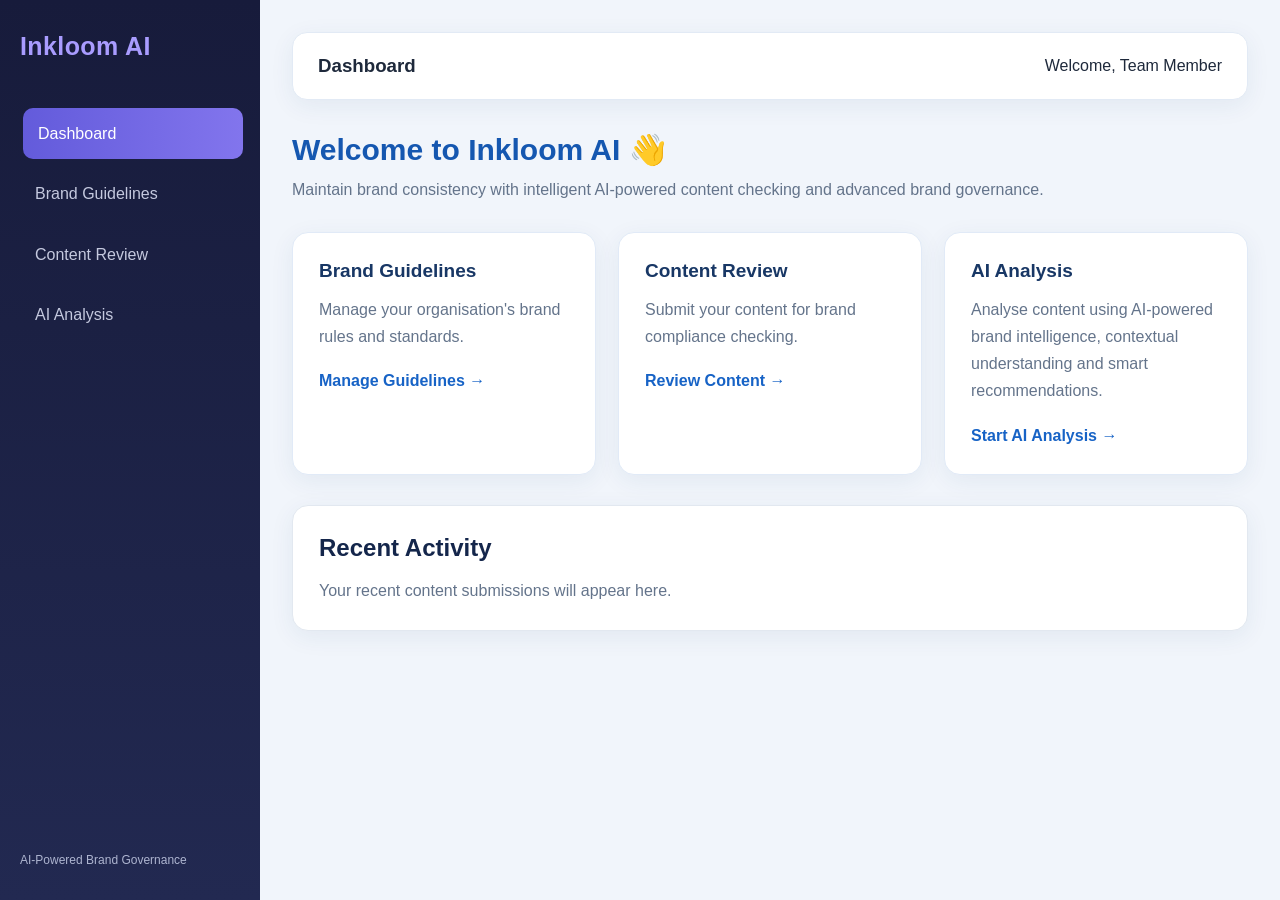
==== commit d360de8e: "Refactor index.html structure and content" ====
--- a/index.html
+++ b/index.html
@@ -16,12 +16,8 @@
     <!-- Sidebar -->
     <aside class="sidebar">
 
-       <img
-    src="./assets/Inkloom%20AI%20Brand%20Governance%20Logo.png"
-    alt="Inkloom AI Logo"
-    style="width: 150px; height: auto; display: block; margin-bottom: 25px;"
->
-
+<h2 class="logo">Inkloom AI</h2>
+        
         <nav>
             <a href="index.html" class="active">Dashboard</a>
             <a href="guidelines.html">Brand Guidelines</a>
